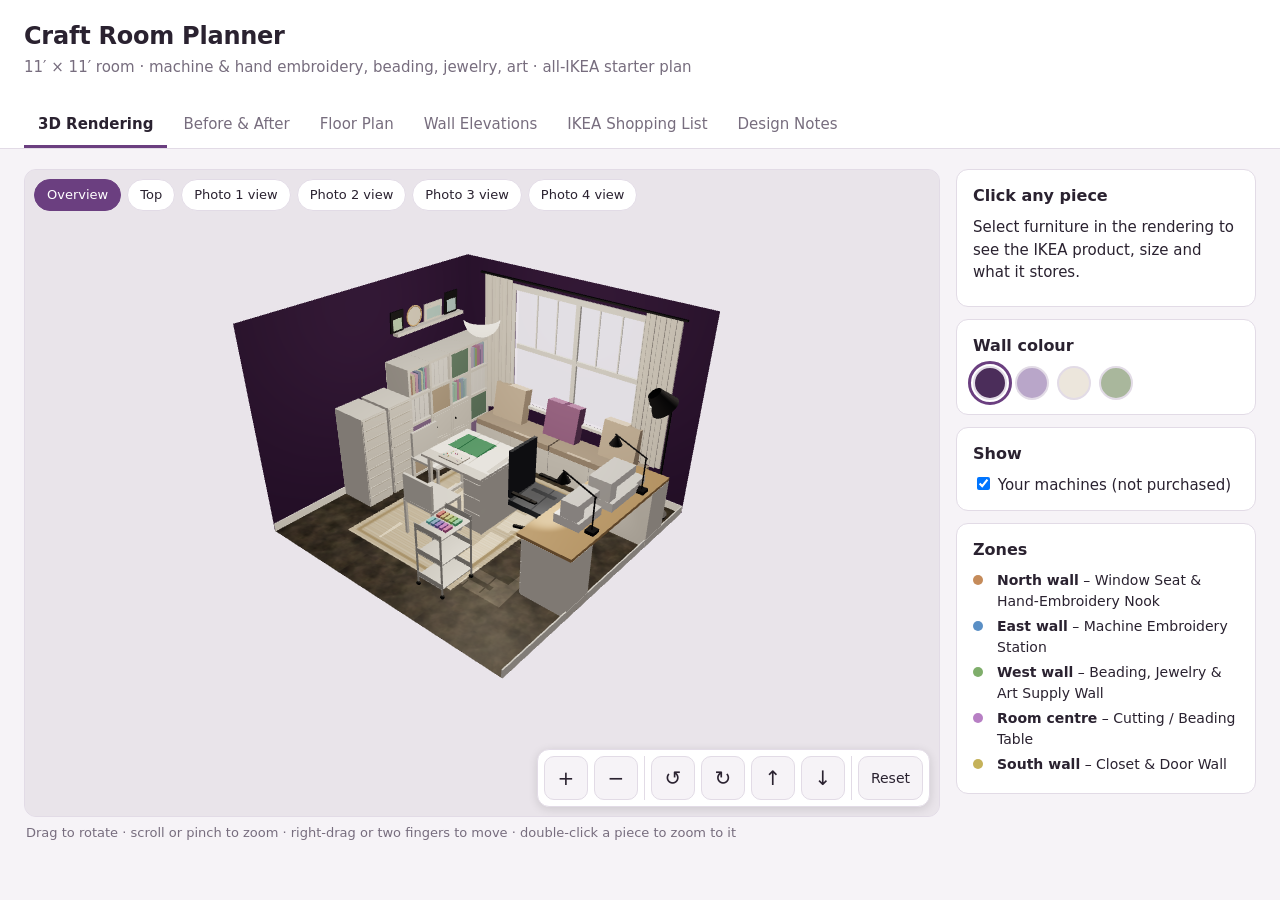
==== index.html @ 6eeaf88c "Make the 3D views easier to zoom and rotate Photo views now look around from where the photo was tak" ====
<!doctype html>
<html lang="en">
<head>
  <meta charset="utf-8">
  <meta name="viewport" content="width=device-width, initial-scale=1">
  <title>Craft Room Planner</title>
  <link rel="stylesheet" href="css/styles.css">
  <script type="importmap">
    {
      "imports": {
        "three": "./vendor/three/three.module.min.js",
        "three/addons/controls/OrbitControls.js": "./vendor/three/controls/OrbitControls.js"
      }
    }
  </script>
</head>
<body>
  <header class="top">
    <div>
      <h1>Craft Room Planner</h1>
      <p class="sub">11′ × 11′ room · machine &amp; hand embroidery, beading, jewelry, art · all-IKEA starter plan</p>
    </div>
    <nav class="tabs" role="tablist">
      <button role="tab" data-tab="render" aria-selected="true">3D Rendering</button>
      <button role="tab" data-tab="photos">Before &amp; After</button>
      <button role="tab" data-tab="plan">Floor Plan</button>
      <button role="tab" data-tab="walls">Wall Elevations</button>
      <button role="tab" data-tab="list">IKEA Shopping List</button>
      <button role="tab" data-tab="notes">Design Notes</button>
    </nav>
  </header>

  <main>
    <!-- 3D -->
    <section id="tab-render" class="tab active">
      <div class="render-layout">
        <div class="viewport">
          <div class="stage">
            <canvas id="room-canvas" aria-label="3D view of the craft room. Use the arrow keys to turn and plus or minus to zoom."></canvas>
            <div class="view-buttons">
              <button data-view="overview" class="on">Overview</button>
              <button data-view="top">Top</button>
              <button data-view="photo-1">Photo 1 view</button>
              <button data-view="photo-2">Photo 2 view</button>
              <button data-view="photo-3">Photo 3 view</button>
              <button data-view="photo-4">Photo 4 view</button>
            </div>
            <div class="nav-pad" aria-label="Camera controls">
              <button data-hold="zoom" data-dir="1" aria-label="Zoom in" title="Zoom in (+)">+</button>
              <button data-hold="zoom" data-dir="-1" aria-label="Zoom out" title="Zoom out (−)">−</button>
              <span class="sep"></span>
              <button data-hold="yaw" data-dir="1" aria-label="Turn left" title="Turn left (←)">↺</button>
              <button data-hold="yaw" data-dir="-1" aria-label="Turn right" title="Turn right (→)">↻</button>
              <button data-hold="pitch" data-dir="1" aria-label="Tilt up" title="Tilt up (↑)">↑</button>
              <button data-hold="pitch" data-dir="-1" aria-label="Tilt down" title="Tilt down (↓)">↓</button>
              <span class="sep"></span>
              <button id="reset-view" class="wide" title="Back to the starting angle">Reset</button>
            </div>
          </div>
          <p class="hint" id="view-hint"></p>
        </div>
        <aside class="side">
          <div class="card" id="piece-info">
            <h3>Click any piece</h3>
            <p>Select furniture in the rendering to see the IKEA product, size and what it stores.</p>
          </div>
          <div class="card">
            <h3>Wall colour</h3>
            <div class="swatches" id="swatches"></div>
          </div>
          <div class="card">
            <h3>Show</h3>
            <label><input type="checkbox" id="show-machines" checked> Your machines (not purchased)</label>
          </div>
          <div class="card zones" id="zone-legend"></div>
        </aside>
      </div>
    </section>

    <!-- Before / after -->
    <section id="tab-photos" class="tab">
      <p class="lead">Each rendering is taken from roughly where the matching photo was shot. Everything except the walls, window and doors has been replaced with the IKEA plan.
        Want to use different photos? Use “Replace photo” on any card – they stay on your computer.</p>
      <div id="compare" class="compare"></div>
    </section>

    <!-- Plan -->
    <section id="tab-plan" class="tab">
      <div class="drawing-wrap" id="plan"></div>
      <div class="card" id="plan-info"><h3>Click a piece on the plan</h3></div>
    </section>

    <!-- Elevations -->
    <section id="tab-walls" class="tab">
      <div class="elev-grid" id="elevations"></div>
    </section>

    <!-- Shopping list -->
    <section id="tab-list" class="tab">
      <div class="list-head">
        <p class="lead">Prices are rough US estimates for budgeting – IKEA prices and stock change, so confirm on ikea.com. Each product links to an IKEA search.</p>
        <div class="list-actions">
          <button id="export-csv">Download CSV</button>
          <button id="print-list">Print</button>
        </div>
      </div>
      <div id="shopping"></div>
    </section>

    <!-- Notes -->
    <section id="tab-notes" class="tab notes">
      <div class="card">
        <h3>How the room works</h3>
        <ul>
          <li><b>Four zones, one per wall.</b> Machine embroidery on the long blank east wall, hand embroidery in the daylight of the window seat, beading/jewelry/art supplies on the west wall, bulk storage in the closet.</li>
          <li><b>Centre stays flexible.</b> The NORDEN gateleg table folds to 26 cm, so the floor clears for laying out fabric or opening the closet fully; opened to 152 cm it is a cutting and beading table.</li>
          <li><b>Door swings are kept clear.</b> The east counter stops before the entry door, and nothing sits in the arc of the closet doors (see the floor plan).</li>
        </ul>
      </div>
      <div class="card">
        <h3>Machine embroidery</h3>
        <ul>
          <li>The KARLBY counter is 63.5 cm deep: room for the embroidery unit and hoop to travel without hitting the wall. Keep ~15 cm clear behind and to the left of the machine.</li>
          <li>Counter height lands at ~74 cm – comfortable sewing height. Adjust the LÅNGFJÄLL chair so your forearms are level with the machine bed.</li>
          <li>Hoops hang on the SKÅDIS pegboards; thread cones line the LACK shelf; the ALEX drawers hold stabilizer, bobbins, needles and design USB sticks.</li>
          <li>Plan for outlets: there is one on this wall today. Use a surge-protected power strip mounted under the counter.</li>
        </ul>
      </div>
      <div class="card">
        <h3>Hand embroidery &amp; the window seat</h3>
        <ul>
          <li>Two BESTÅ 120 frames on the floor (no legs) make a 240 cm (94.5″) seat centred on the 69.5″ window, about 12.5″ wider on each side; with the cushion the seat is ~46 cm – standard chair height.</li>
          <li>Four deep drawers hold hoops, floss boxes and works-in-progress. Push-open runners keep the fronts handle-free.</li>
          <li>North light is even and shadow-free – ideal for stitching. The HEKTAR floor lamp covers evenings; the RÅSKOG cart rolls over with your floss.</li>
          <li>Anchor the BESTÅ frames to the wall – they will be stood and knelt on.</li>
        </ul>
      </div>
      <div class="card">
        <h3>Beading, jewelry &amp; art</h3>
        <ul>
          <li>The two ALEX 9-drawer units have shallow drawers – the best format for beads and findings. KUGGIS lidded boxes keep colours separate and can be carried to the table.</li>
          <li>The KALLAX 4×4 mixes closed storage (drawers/doors for paint and markers), DRÖNA bins (yarn, felt, scraps) and open cubes (pads, books, pattern files).</li>
          <li>Work on a light surface: lay a light cutting mat or bead board on the NORDEN when beading so dropped beads are easy to spot.</li>
        </ul>
      </div>
      <div class="card">
        <h3>Before you buy</h3>
        <ul>
          <li>The window width (69.5″) is measured. Still measure the sill height and the closet interior – the drawing assumes a 70 cm (27.5″) sill and an 8′ ceiling.</li>
          <li>Confirm every IKEA size on ikea.com; product lines are refreshed often.</li>
          <li>Secure all tall pieces (KALLAX, ALEX 9-drawer) to the wall with the included anti-tip hardware.</li>
        </ul>
      </div>
    </section>
  </main>

  <script type="module" src="js/main.js"></script>
</body>
</html>
---- css/styles.css ----
:root {
  --bg: #f6f3f7;
  --panel: #ffffff;
  --ink: #2a2230;
  --muted: #776d7e;
  --line: #e2dbe6;
  --accent: #6b3f80;
  --accent-ink: #ffffff;
  --wall: #4b2d5a;
  --wall-fill: #efe9f2;
}
@media (prefers-color-scheme: dark) {
  :root:not([data-theme="light"]) {
    --bg: #18141b;
    --panel: #221d26;
    --ink: #eee8f1;
    --muted: #a99fb0;
    --line: #3a3240;
    --accent: #c79ad9;
    --accent-ink: #1b1520;
    --wall: #d9c4e4;
    --wall-fill: #2b2430;
    color-scheme: dark;
  }
}
:root[data-theme="dark"] {
  --bg: #18141b;
  --panel: #221d26;
  --ink: #eee8f1;
  --muted: #a99fb0;
  --line: #3a3240;
  --accent: #c79ad9;
  --accent-ink: #1b1520;
  --wall: #d9c4e4;
  --wall-fill: #2b2430;
  color-scheme: dark;
}

* { box-sizing: border-box; }
body {
  margin: 0;
  font: 15px/1.5 system-ui, -apple-system, "Segoe UI", Roboto, sans-serif;
  background: var(--bg);
  color: var(--ink);
}
a { color: var(--accent); }
button { font: inherit; cursor: pointer; }

.top {
  display: flex; flex-wrap: wrap; gap: 12px 24px; align-items: end; justify-content: space-between;
  padding-block: 18px 0;
  padding-left: max(24px, env(safe-area-inset-left, 0px));
  padding-right: max(24px, env(safe-area-inset-right, 0px));
  border-bottom: 1px solid var(--line); background: var(--panel);
}
h1 { margin: 0; font-size: 1.5rem; letter-spacing: -0.01em; }
.sub { margin: 2px 0 12px; color: var(--muted); }
.tabs { display: flex; flex-wrap: wrap; gap: 2px; }
.tabs button {
  border: 0; background: none; color: var(--muted); padding: 10px 14px; border-bottom: 3px solid transparent;
}
.tabs button[aria-selected="true"] { color: var(--ink); border-bottom-color: var(--accent); font-weight: 600; }

main {
  padding-block: 20px 40px;
  padding-left: max(24px, env(safe-area-inset-left, 0px));
  padding-right: max(24px, env(safe-area-inset-right, 0px));
  max-width: 1500px; margin: 0 auto; }
.tab { display: none; }
.tab.active { display: block; }
.lead { color: var(--muted); max-width: 900px; margin: 0 0 16px; }
.muted { color: var(--muted); font-weight: 400; }

.card {
  background: var(--panel); border: 1px solid var(--line); border-radius: 12px; padding: 14px 16px;
}
.card h3 { margin: 0 0 8px; font-size: 1rem; }
.card p { margin: 0 0 8px; }

/* 3D */
.render-layout { display: grid; grid-template-columns: 1fr 300px; gap: 16px; }
.viewport { min-width: 0; }
.stage { position: relative; }
#room-canvas {
  width: 100%; height: min(72vh, 760px); display: block; border-radius: 12px; border: 1px solid var(--line);
  background: var(--wall-fill); touch-action: none;
}
.view-buttons { position: absolute; top: 10px; left: 10px; display: flex; flex-wrap: wrap; gap: 6px; }
.view-buttons button, .list-actions button {
  background: var(--panel); color: var(--ink); border: 1px solid var(--line); border-radius: 999px; padding: 5px 12px; font-size: 13px;
}
.view-buttons button.on { background: var(--accent); color: var(--accent-ink); border-color: var(--accent); }
.hint { color: var(--muted); font-size: 13px; margin: 6px 2px 0; min-height: 1.5em; }
#room-canvas { cursor: grab; }
#room-canvas:active { cursor: grabbing; }
#room-canvas:focus-visible { outline: 3px solid var(--accent); outline-offset: 2px; }
.nav-pad {
  position: absolute; right: 10px; bottom: 10px; display: flex; flex-wrap: wrap; align-items: center; gap: 6px;
  background: var(--panel); border: 1px solid var(--line); border-radius: 12px; padding: 6px;
  box-shadow: 0 2px 10px rgb(0 0 0 / 0.12);
}
.nav-pad button {
  width: 44px; height: 44px; border-radius: 10px; border: 1px solid var(--line);
  background: var(--bg); color: var(--ink); font-size: 20px; line-height: 1;
  touch-action: none; user-select: none; -webkit-user-select: none;
}
.nav-pad button.wide { width: auto; padding: 0 12px; font-size: 14px; }
.nav-pad button:active { background: var(--accent); color: var(--accent-ink); }
.nav-pad button:focus-visible { outline: 2px solid var(--accent); outline-offset: 1px; }
.nav-pad .sep { width: 1px; align-self: stretch; background: var(--line); }
.side { display: flex; flex-direction: column; gap: 12px; }
.spec { font-weight: 600; }
.tag {
  display: inline-block; font-size: 12px; padding: 2px 8px; border-radius: 999px; margin-bottom: 6px;
  background: color-mix(in srgb, var(--c) 22%, transparent); color: var(--ink);
}
.swatches { display: flex; gap: 8px; }
.swatch { width: 34px; height: 34px; border-radius: 50%; border: 2px solid var(--line); }
.swatch.on { outline: 3px solid var(--accent); outline-offset: 2px; }
.legend-row { display: flex; gap: 8px; align-items: baseline; margin: 4px 0; font-size: 14px; }
.dot { display: inline-block; width: 10px; height: 10px; border-radius: 50%; flex: none; margin-right: 6px; }

/* Before / after */
.compare { display: grid; gap: 16px; }
.pair { display: grid; grid-template-columns: 1fr 1fr; gap: 10px; }
.pair figure { margin: 0; }
.pair img { width: 100%; aspect-ratio: 4 / 3; object-fit: cover; border-radius: 8px; display: block; background: var(--wall-fill); }
figcaption { font-size: 13px; color: var(--muted); margin-top: 4px; }
.row { display: flex; gap: 16px; align-items: center; margin-top: 8px; font-size: 14px; }
.file { color: var(--accent); cursor: pointer; text-decoration: underline; }
.file input { display: none; }

/* Drawings */
#tab-plan.active { display: grid; grid-template-columns: minmax(0, 760px) 1fr; gap: 16px; align-items: start; }
.drawing-wrap { background: var(--panel); border: 1px solid var(--line); border-radius: 12px; padding: 8px; }
.drawing { width: 100%; height: auto; display: block; }
.drawing .grid { stroke: var(--line); stroke-width: 0.6; }
.drawing .wall { fill: var(--wall); }
.drawing .window { fill: #bfd8e6; }
.drawing .window-line { stroke: #4f87a8; stroke-width: 1.5; }
.drawing .door { stroke: var(--muted); stroke-width: 2; }
.drawing .swing { fill: none; stroke: var(--muted); stroke-dasharray: 4 3; }
.drawing .piece { cursor: pointer; }
.drawing .piece:hover rect { fill-opacity: 0.6; }
.drawing text { fill: var(--ink); font-family: system-ui, sans-serif; }
.plan-label { font-size: 9px; text-anchor: middle; dominant-baseline: middle; pointer-events: none; }
.plan-note { font-size: 10px; text-anchor: middle; fill: var(--muted) !important; font-style: italic; }
.wall-name { font-size: 11px; font-weight: 600; text-anchor: middle; letter-spacing: 0.06em; }
.dim { font-size: 11px; text-anchor: middle; fill: var(--muted) !important; }
.dim-left { text-anchor: end; }
.dim-start { text-anchor: start; font-weight: 600; fill: var(--ink) !important; font-size: 12px; }
.dim-line { stroke: var(--muted); }
.elev-wall { fill: var(--wall-fill); stroke: var(--wall); stroke-width: 2; }
.floor-line { stroke: var(--ink); stroke-width: 3; }
.elev-window { fill: #cfe3ef; stroke: #4f87a8; stroke-width: 2; }
.elev-mullion { stroke: #4f87a8; stroke-width: 2; }
.elev-door { fill: var(--panel); stroke: var(--muted); stroke-width: 1.5; }
.elev-opening { fill: none; stroke: var(--muted); stroke-width: 1.5; stroke-dasharray: 6 4; }
.elev-switch { fill: var(--panel); stroke: var(--muted); }
.elev-grid { display: grid; grid-template-columns: repeat(auto-fit, minmax(min(440px, 100%), 1fr)); gap: 16px; }
.elev-info { min-height: 3em; font-size: 14px; }
.elev-info h3 { color: var(--ink); }

/* Shopping list */
.list-head { display: flex; flex-wrap: wrap; justify-content: space-between; gap: 12px; align-items: start; }
.list-actions { display: flex; gap: 8px; }
.totals { display: flex; gap: 32px; flex-wrap: wrap; margin-bottom: 16px; }
.totals div { display: flex; flex-direction: column; }
.totals b { font-size: 1.4rem; }
.zone-card { margin-bottom: 16px; overflow-x: auto; }
.zone-card h3 { display: flex; align-items: center; gap: 4px; }
.zone-card h3 .sub { margin-left: auto; }
table { width: 100%; border-collapse: collapse; font-size: 14px; }
th, td { text-align: left; padding: 7px 8px; border-top: 1px solid var(--line); vertical-align: top; }
th { font-size: 12px; text-transform: uppercase; letter-spacing: 0.04em; color: var(--muted); font-weight: 600; }
td.n, th.n { text-align: right; white-space: nowrap; }
td.why { color: var(--muted); min-width: 260px; }
.chk { width: 52px; text-align: center; }
tr.owned td { opacity: 0.5; }
tr.owned td.chk { opacity: 1; }

/* Notes */
.notes.active { display: grid; grid-template-columns: repeat(auto-fit, minmax(min(340px, 100%), 1fr)); gap: 16px; }
.notes ul { margin: 0; padding-left: 18px; }
.notes li { margin-bottom: 6px; }

@media (max-width: 900px) {
  .render-layout, #tab-plan.active { grid-template-columns: 1fr; }
  .nav-pad { left: 8px; right: 8px; bottom: 8px; justify-content: center; gap: 4px; padding: 4px; }
  .nav-pad button { width: 38px; height: 38px; }
  .nav-pad .sep { display: none; }
  .pair { grid-template-columns: 1fr; }
  .elev-grid { grid-template-columns: 1fr; }
  main, .top {
    padding-left: max(16px, env(safe-area-inset-left, 0px));
    padding-right: max(16px, env(safe-area-inset-right, 0px));
  }
}

@media print {
  .top nav, .list-actions, .tab:not(#tab-list) { display: none !important; }
  #tab-list { display: block !important; }
  body { background: #fff; color: #000; }
  .card { border: 0; padding: 0; }
  .lead { color: #000; }
}
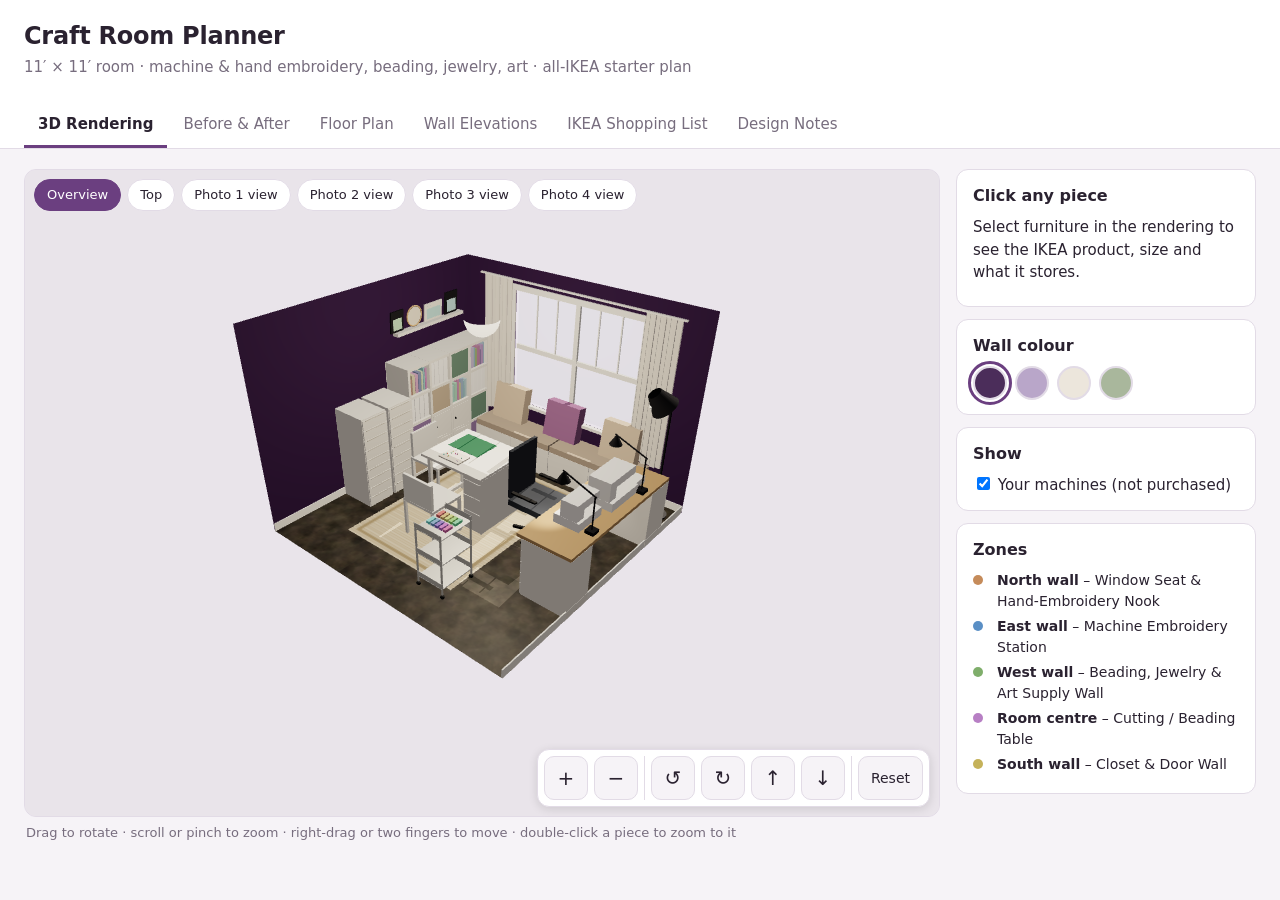
==== commit 8240cdb7: "Add item pictures and direct IKEA links to product cards Each product card (3D view, floor plan, ele" ====
--- a/index.html
+++ b/index.html
@@ -98,7 +98,7 @@
     <!-- Shopping list -->
     <section id="tab-list" class="tab">
       <div class="list-head">
-        <p class="lead">Prices are rough US estimates for budgeting – IKEA prices and stock change, so confirm on ikea.com. Each product links to an IKEA search.</p>
+        <p class="lead">Click a product’s name or picture for its details. Each product links to its IKEA US page. Prices are rough US estimates for budgeting – IKEA prices and stock change, so confirm on ikea.com.</p>
         <div class="list-actions">
           <button id="export-csv">Download CSV</button>
           <button id="print-list">Print</button>
@@ -154,6 +154,11 @@
     </section>
   </main>
 
+  <dialog id="item-dialog" aria-label="Item details">
+    <button id="item-dialog-close" class="dialog-close" aria-label="Close">×</button>
+    <div id="item-dialog-body" class="item-card"></div>
+  </dialog>
+
   <script type="module" src="js/main.js"></script>
 </body>
 </html>
--- a/css/styles.css
+++ b/css/styles.css
@@ -179,6 +179,41 @@
 tr.owned td { opacity: 0.5; }
 tr.owned td.chk { opacity: 1; }
 
+/* Item cards */
+.item-figure { margin: 0 0 10px; }
+.item-img {
+  display: block; width: 100%; aspect-ratio: 4 / 3; object-fit: cover; max-width: 100%;
+  border-radius: 8px; background: var(--wall-fill); border: 1px solid var(--line);
+}
+.item-figure figcaption { font-size: 12px; }
+.item-link {
+  display: inline-block; margin-top: 4px; padding: 8px 14px; border-radius: 999px;
+  background: var(--accent); color: var(--accent-ink); text-decoration: none; font-weight: 600;
+}
+.item-link:hover { filter: brightness(1.08); }
+.item-link:focus-visible { outline: 2px solid var(--ink); outline-offset: 2px; }
+#plan-info .item-img { max-width: 420px; }
+.elev-info .item-figure { max-width: 320px; }
+th.thumb, td.thumb { width: 76px; padding-right: 0; }
+.thumb-btn, .name-btn { border: 0; background: none; padding: 0; color: inherit; text-align: left; cursor: pointer; }
+.thumb-btn img {
+  display: block; width: 68px; height: 51px; object-fit: cover; border-radius: 6px;
+  background: var(--wall-fill); border: 1px solid var(--line);
+}
+.name-btn { color: var(--accent); font-weight: 600; text-decoration: underline; text-underline-offset: 2px; }
+.thumb-btn:focus-visible, .name-btn:focus-visible { outline: 2px solid var(--accent); outline-offset: 2px; }
+.small-link { font-size: 13px; }
+.sr-only { position: absolute; width: 1px; height: 1px; overflow: hidden; clip: rect(0 0 0 0); white-space: nowrap; }
+dialog#item-dialog {
+  width: min(440px, calc(100vw - 32px)); max-height: calc(100vh - 32px); overflow: auto;
+  border: 1px solid var(--line); border-radius: 14px; padding: 18px; background: var(--panel); color: var(--ink);
+}
+dialog#item-dialog::backdrop { background: rgb(20 12 26 / 0.45); }
+.dialog-close {
+  position: absolute; top: 8px; right: 8px; width: 36px; height: 36px; border-radius: 50%;
+  border: 1px solid var(--line); background: var(--bg); color: var(--ink); font-size: 20px; line-height: 1; z-index: 1;
+}
+
 /* Notes */
 .notes.active { display: grid; grid-template-columns: repeat(auto-fit, minmax(min(340px, 100%), 1fr)); gap: 16px; }
 .notes ul { margin: 0; padding-left: 18px; }
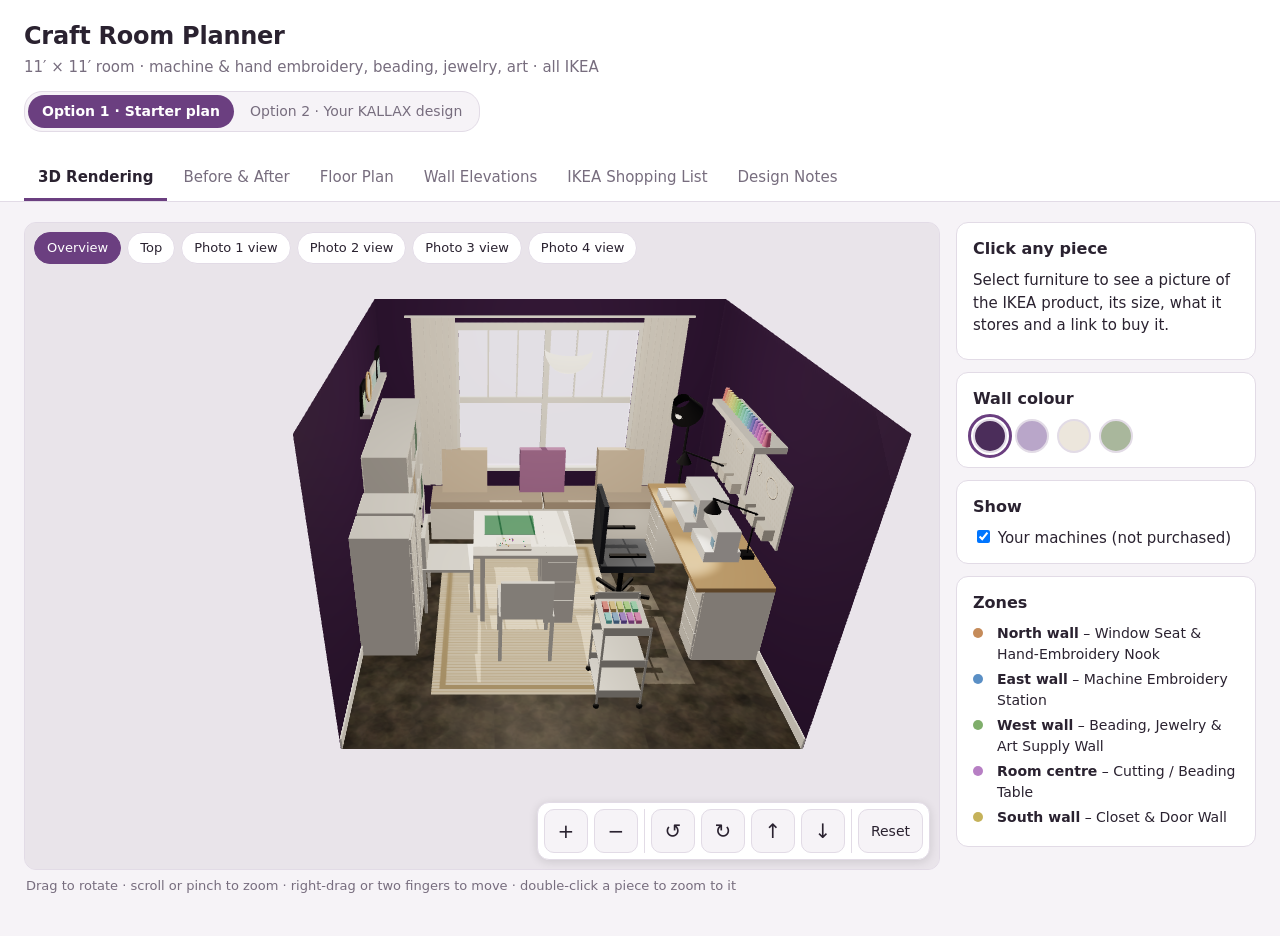
==== commit 0920b5e2: "Add Option 2: the KALLAX planner design fitted to the room Adds a layout switch. Option 2 uses the p" ====
--- a/index.html
+++ b/index.html
@@ -18,7 +18,11 @@
   <header class="top">
     <div>
       <h1>Craft Room Planner</h1>
-      <p class="sub">11′ × 11′ room · machine &amp; hand embroidery, beading, jewelry, art · all-IKEA starter plan</p>
+      <p class="sub">11′ × 11′ room · machine &amp; hand embroidery, beading, jewelry, art · all IKEA</p>
+      <div class="plan-switch" role="group" aria-label="Layout option">
+        <button data-plan="a" aria-pressed="true">Option 1 · Starter plan</button>
+        <button data-plan="b" aria-pressed="false">Option 2 · Your KALLAX design</button>
+      </div>
     </div>
     <nav class="tabs" role="tablist">
       <button role="tab" data-tab="render" aria-selected="true">3D Rendering</button>
@@ -110,18 +114,29 @@
     <!-- Notes -->
     <section id="tab-notes" class="tab notes">
       <div class="card">
+        <h3>Option 2 · Your KALLAX design</h3>
+        <ul>
+          <li><b>From your IKEA planner design:</b> two 2×4 KALLAX towers with a 1×4 KALLAX bench between them (KUGGIS boxes inside), KALLAX desks with gray-blue drawer and door inserts, and an upright 1×4 with a lockable door.</li>
+          <li><b>Window wall:</b> the towers stand in the corners and the 57⅝″ bench is centred under the 69½″ window as the window seat, about 7″ from each tower. The towers are 30⅛″ wide but only 28½″ of wall sits beside the window casing, so stand them ¾″ off the wall to clear it; they cover 1⅝″ of casing on each side, not the glass. Blinds replace the curtains, since the towers stand where curtains would stack.</li>
+          <li><b>West wall:</b> desk and upright 1×4 as in your design, plus an ALEX 9-drawer unit for beads. Everything stops 3′ 2¾″ short of the south wall so the closet door still opens fully.</li>
+          <li><b>East wall:</b> one KALLAX desk for the sewing machine, and the BILLY bookcase with foldable table for the embroidery machine. The KALLAX desk is only 15⅜″ deep, which is too shallow for an embroidery machine with its embroidery unit; the BILLY table folds out 31½″ at 29¼″ high and takes 55 lb.</li>
+          <li><b>Left out:</b> your design has three KALLAX desks. Two desks side by side need 87⅜″ of wall; no wall in this room has that much free space once the doors' swing is kept clear, so the third desk (with its two inserts) is not included. The NORDEN table stays, folded to 10¼″, for cutting fabric.</li>
+          <li>Every piece in both options is checked against the walls, the window and the three door swings with <code>node tools/check-fit.mjs</code>.</li>
+        </ul>
+      </div>
+      <div class="card">
         <h3>How the room works</h3>
         <ul>
           <li><b>Four zones, one per wall.</b> Machine embroidery on the long blank east wall, hand embroidery in the daylight of the window seat, beading/jewelry/art supplies on the west wall, bulk storage in the closet.</li>
-          <li><b>Centre stays flexible.</b> The NORDEN gateleg table folds to 26 cm, so the floor clears for laying out fabric or opening the closet fully; opened to 152 cm it is a cutting and beading table.</li>
+          <li><b>Centre stays flexible.</b> The NORDEN gateleg table folds to 10¼″, so the floor clears for laying out fabric or opening the closet fully; opened to 59⅞″ it is a cutting and beading table.</li>
           <li><b>Door swings are kept clear.</b> The east counter stops before the entry door, and nothing sits in the arc of the closet doors (see the floor plan).</li>
         </ul>
       </div>
       <div class="card">
         <h3>Machine embroidery</h3>
         <ul>
-          <li>The KARLBY counter is 63.5 cm deep: room for the embroidery unit and hoop to travel without hitting the wall. Keep ~15 cm clear behind and to the left of the machine.</li>
-          <li>Counter height lands at ~74 cm – comfortable sewing height. Adjust the LÅNGFJÄLL chair so your forearms are level with the machine bed.</li>
+          <li>The KARLBY counter is about 25″ deep: room for the embroidery unit and hoop to travel without hitting the wall. Keep about 6″ clear behind and to the left of the machine.</li>
+          <li>Counter height lands at about 29″ – comfortable sewing height. Adjust the LÅNGFJÄLL chair so your forearms are level with the machine bed.</li>
           <li>Hoops hang on the SKÅDIS pegboards; thread cones line the LACK shelf; the ALEX drawers hold stabilizer, bobbins, needles and design USB sticks.</li>
           <li>Plan for outlets: there is one on this wall today. Use a surge-protected power strip mounted under the counter.</li>
         </ul>
@@ -129,7 +144,7 @@
       <div class="card">
         <h3>Hand embroidery &amp; the window seat</h3>
         <ul>
-          <li>Two BESTÅ 120 frames on the floor (no legs) make a 240 cm (94.5″) seat centred on the 69.5″ window, about 12.5″ wider on each side; with the cushion the seat is ~46 cm – standard chair height.</li>
+          <li>Two 47¼″ BESTÅ frames on the floor (no legs) make a 94½″ seat centred on the 69½″ window, about 12½″ wider on each side; with the cushion the seat is about 18″ high – standard chair height.</li>
           <li>Four deep drawers hold hoops, floss boxes and works-in-progress. Push-open runners keep the fronts handle-free.</li>
           <li>North light is even and shadow-free – ideal for stitching. The HEKTAR floor lamp covers evenings; the RÅSKOG cart rolls over with your floss.</li>
           <li>Anchor the BESTÅ frames to the wall – they will be stood and knelt on.</li>
@@ -146,7 +161,7 @@
       <div class="card">
         <h3>Before you buy</h3>
         <ul>
-          <li>The window width (69.5″) is measured. Still measure the sill height and the closet interior – the drawing assumes a 70 cm (27.5″) sill and an 8′ ceiling.</li>
+          <li>The window width (69½″) is measured. Still measure the sill height and the closet interior – the drawing assumes a 27½″ sill and an 8′ ceiling.</li>
           <li>Confirm every IKEA size on ikea.com; product lines are refreshed often.</li>
           <li>Secure all tall pieces (KALLAX, ALEX 9-drawer) to the wall with the included anti-tip hardware.</li>
         </ul>
--- a/css/styles.css
+++ b/css/styles.css
@@ -56,6 +56,15 @@
 h1 { margin: 0; font-size: 1.5rem; letter-spacing: -0.01em; }
 .sub { margin: 2px 0 12px; color: var(--muted); }
 .tabs { display: flex; flex-wrap: wrap; gap: 2px; }
+.plan-switch {
+  display: inline-flex; flex-wrap: wrap; gap: 2px; padding: 3px; margin: 0 0 12px;
+  border: 1px solid var(--line); border-radius: 18px; background: var(--bg);
+}
+.plan-switch button {
+  border: 0; border-radius: 999px; padding: 6px 14px; background: none; color: var(--muted); font-size: 14px;
+}
+.plan-switch button[aria-pressed="true"] { background: var(--accent); color: var(--accent-ink); font-weight: 600; }
+.plan-switch button:focus-visible { outline: 2px solid var(--accent); outline-offset: 2px; }
 .tabs button {
   border: 0; background: none; color: var(--muted); padding: 10px 14px; border-bottom: 3px solid transparent;
 }
@@ -150,6 +159,12 @@
 .dim-left { text-anchor: end; }
 .dim-start { text-anchor: start; font-weight: 600; fill: var(--ink) !important; font-size: 12px; }
 .dim-line { stroke: var(--muted); }
+.chain-line, .chain-tick { stroke: var(--ink); stroke-width: 0.8; }
+.chain text { font-size: 9px; text-anchor: middle; dominant-baseline: central; font-variant-numeric: tabular-nums; }
+.chain-item { font-weight: 700; fill: var(--accent) !important; }
+.chain-gap { fill: var(--muted) !important; }
+.chain-total .chain-item { fill: var(--ink) !important; }
+.chain-row { font-size: 8px; text-anchor: end; dominant-baseline: central; fill: var(--muted) !important; text-transform: uppercase; letter-spacing: 0.06em; }
 .elev-wall { fill: var(--wall-fill); stroke: var(--wall); stroke-width: 2; }
 .floor-line { stroke: var(--ink); stroke-width: 3; }
 .elev-window { fill: #cfe3ef; stroke: #4f87a8; stroke-width: 2; }
@@ -157,8 +172,13 @@
 .elev-door { fill: var(--panel); stroke: var(--muted); stroke-width: 1.5; }
 .elev-opening { fill: none; stroke: var(--muted); stroke-width: 1.5; stroke-dasharray: 6 4; }
 .elev-switch { fill: var(--panel); stroke: var(--muted); }
-.elev-grid { display: grid; grid-template-columns: repeat(auto-fit, minmax(min(440px, 100%), 1fr)); gap: 16px; }
+.elev-grid { display: grid; grid-template-columns: repeat(auto-fit, minmax(min(600px, 100%), 1fr)); gap: 16px; }
 .elev-info { min-height: 3em; font-size: 14px; }
+.wall-table { font-size: 14px; margin: 4px 0 10px; }
+.wall-table p { margin: 0 0 6px; }
+.wall-table table { font-size: 13px; }
+.wall-table td, .wall-table th { padding: 5px 6px; }
+.table-scroll { overflow-x: auto; }
 .elev-info h3 { color: var(--ink); }
 
 /* Shopping list */
@@ -221,6 +241,7 @@
 
 @media (max-width: 900px) {
   .render-layout, #tab-plan.active { grid-template-columns: 1fr; }
+  #room-canvas { height: min(72vh, 125vw); }
   .nav-pad { left: 8px; right: 8px; bottom: 8px; justify-content: center; gap: 4px; padding: 4px; }
   .nav-pad button { width: 38px; height: 38px; }
   .nav-pad .sep { display: none; }
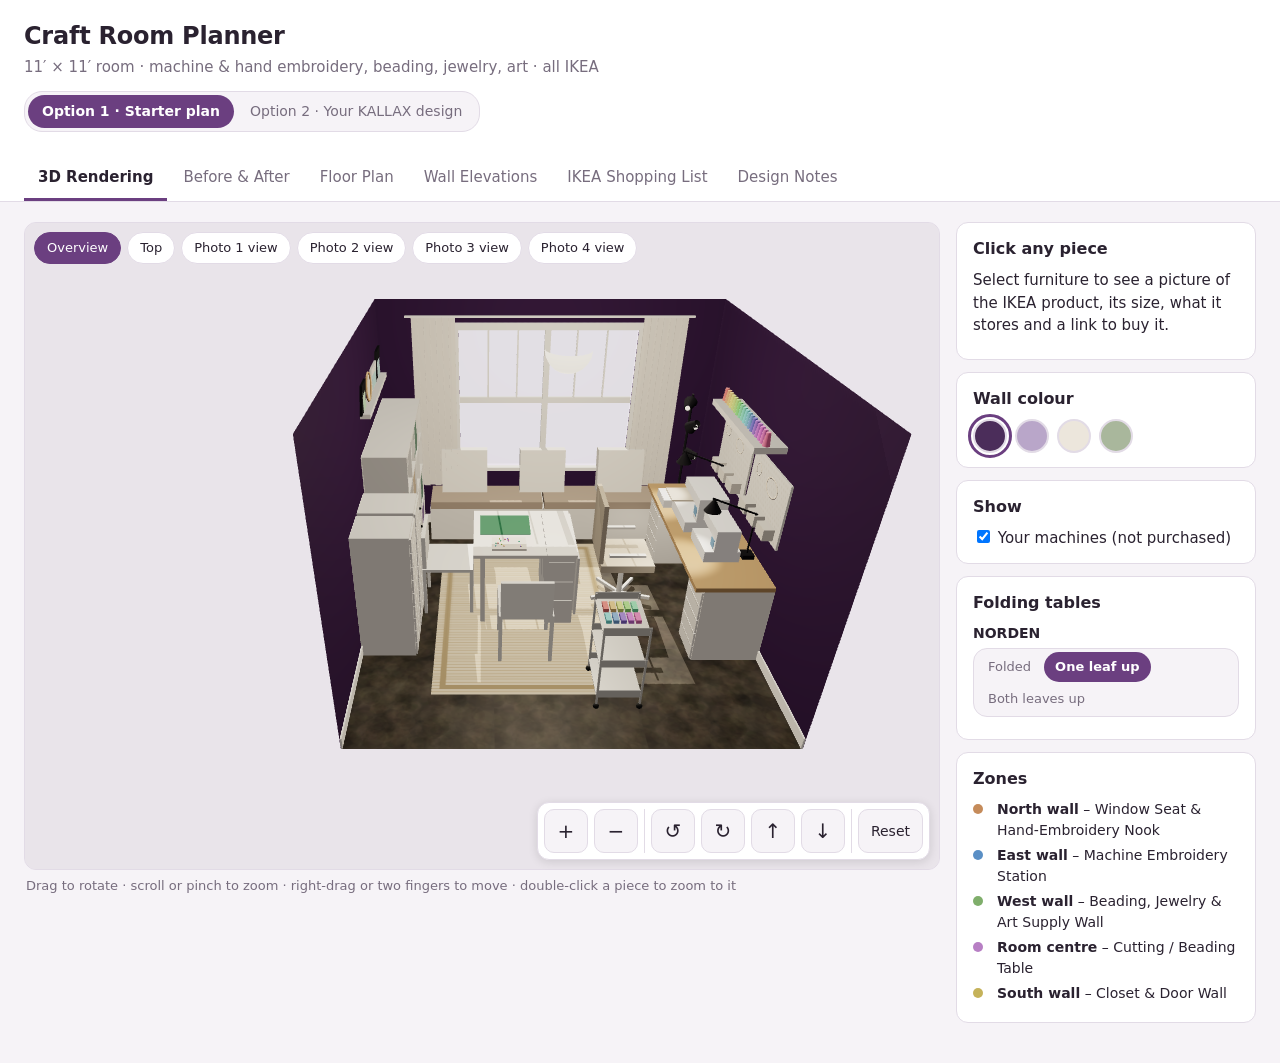
==== commit 2093d2ee: "Make the NORDEN and BILLY tables fold; one chair in Option 2 The NORDEN (folded / one leaf / both le" ====
--- a/index.html
+++ b/index.html
@@ -76,6 +76,7 @@
             <h3>Show</h3>
             <label><input type="checkbox" id="show-machines" checked> Your machines (not purchased)</label>
           </div>
+          <div class="card" id="fold-panel" hidden></div>
           <div class="card zones" id="zone-legend"></div>
         </aside>
       </div>
@@ -121,6 +122,8 @@
           <li><b>West wall:</b> desk and upright 1×4 as in your design, plus an ALEX 9-drawer unit for beads. Everything stops 3′ 2¾″ short of the south wall so the closet door still opens fully.</li>
           <li><b>East wall:</b> one KALLAX desk for the sewing machine, and the BILLY bookcase with foldable table for the embroidery machine. The KALLAX desk is only 15⅜″ deep, which is too shallow for an embroidery machine with its embroidery unit; the BILLY table folds out 31½″ at 29¼″ high and takes 55 lb.</li>
           <li><b>Left out:</b> your design has three KALLAX desks. Two desks side by side need 87⅜″ of wall; no wall in this room has that much free space once the doors' swing is kept clear, so the third desk (with its two inserts) is not included. The NORDEN table stays, folded to 10¼″, for cutting fabric.</li>
+          <li><b>One chair:</b> the LÅNGFJÄLL sits at the BILLY table and rolls to either desk or the NORDEN when needed.</li>
+          <li><b>Folding tables:</b> fold the NORDEN and the BILLY table up or out with the buttons on their cards or beside the 3D view; the plan and wall drawings follow. With both NORDEN leaves up, roll the chair aside first.</li>
           <li>Every piece in both options is checked against the walls, the window and the three door swings with <code>node tools/check-fit.mjs</code>.</li>
         </ul>
       </div>
--- a/css/styles.css
+++ b/css/styles.css
@@ -234,6 +234,33 @@
   border: 1px solid var(--line); background: var(--bg); color: var(--ink); font-size: 20px; line-height: 1; z-index: 1;
 }
 
+/* Folding tables */
+.fold-switch { display: inline-flex; flex-wrap: wrap; gap: 2px; padding: 3px; border: 1px solid var(--line); border-radius: 14px; background: var(--bg); margin-bottom: 10px; }
+.fold-switch button { border: 0; border-radius: 999px; padding: 5px 11px; background: none; color: var(--muted); font-size: 13px; }
+.fold-switch button[aria-pressed="true"] { background: var(--accent); color: var(--accent-ink); font-weight: 600; }
+.fold-switch button:focus-visible { outline: 2px solid var(--accent); outline-offset: 1px; }
+.fold-hint { margin: -4px 0 10px; font-size: 13px; }
+.fold-row { display: flex; flex-direction: column; gap: 4px; }
+.fold-row span { font-size: 14px; font-weight: 600; }
+.fold-row .fold-switch { margin-bottom: 8px; }
+
+/* Accessories on item cards */
+.acc { margin: 6px 0 12px; }
+.acc h4 { margin: 10px 0 6px; font-size: 12px; text-transform: uppercase; letter-spacing: 0.06em; color: var(--muted); }
+.acc ul { list-style: none; margin: 0; padding: 0; display: grid; gap: 6px; }
+.acc li { display: flex; align-items: center; gap: 8px; }
+.acc-row {
+  flex: 1; min-width: 0; display: flex; align-items: center; gap: 10px; text-align: left;
+  border: 1px solid var(--line); border-radius: 10px; background: var(--bg); color: var(--ink); padding: 6px 10px 6px 6px;
+}
+.acc-row:hover { border-color: var(--accent); }
+.acc-row:focus-visible { outline: 2px solid var(--accent); outline-offset: 1px; }
+.acc-row img, .acc-noimg { width: 52px; height: 39px; object-fit: cover; border-radius: 6px; flex: none; background: var(--wall-fill); }
+.acc-name { flex: 1; min-width: 0; display: flex; flex-direction: column; line-height: 1.25; }
+.acc-name b { font-size: 13px; }
+.acc-name small { font-size: 12px; color: var(--muted); }
+.acc-qty { font-weight: 700; font-variant-numeric: tabular-nums; }
+
 /* Notes */
 .notes.active { display: grid; grid-template-columns: repeat(auto-fit, minmax(min(340px, 100%), 1fr)); gap: 16px; }
 .notes ul { margin: 0; padding-left: 18px; }
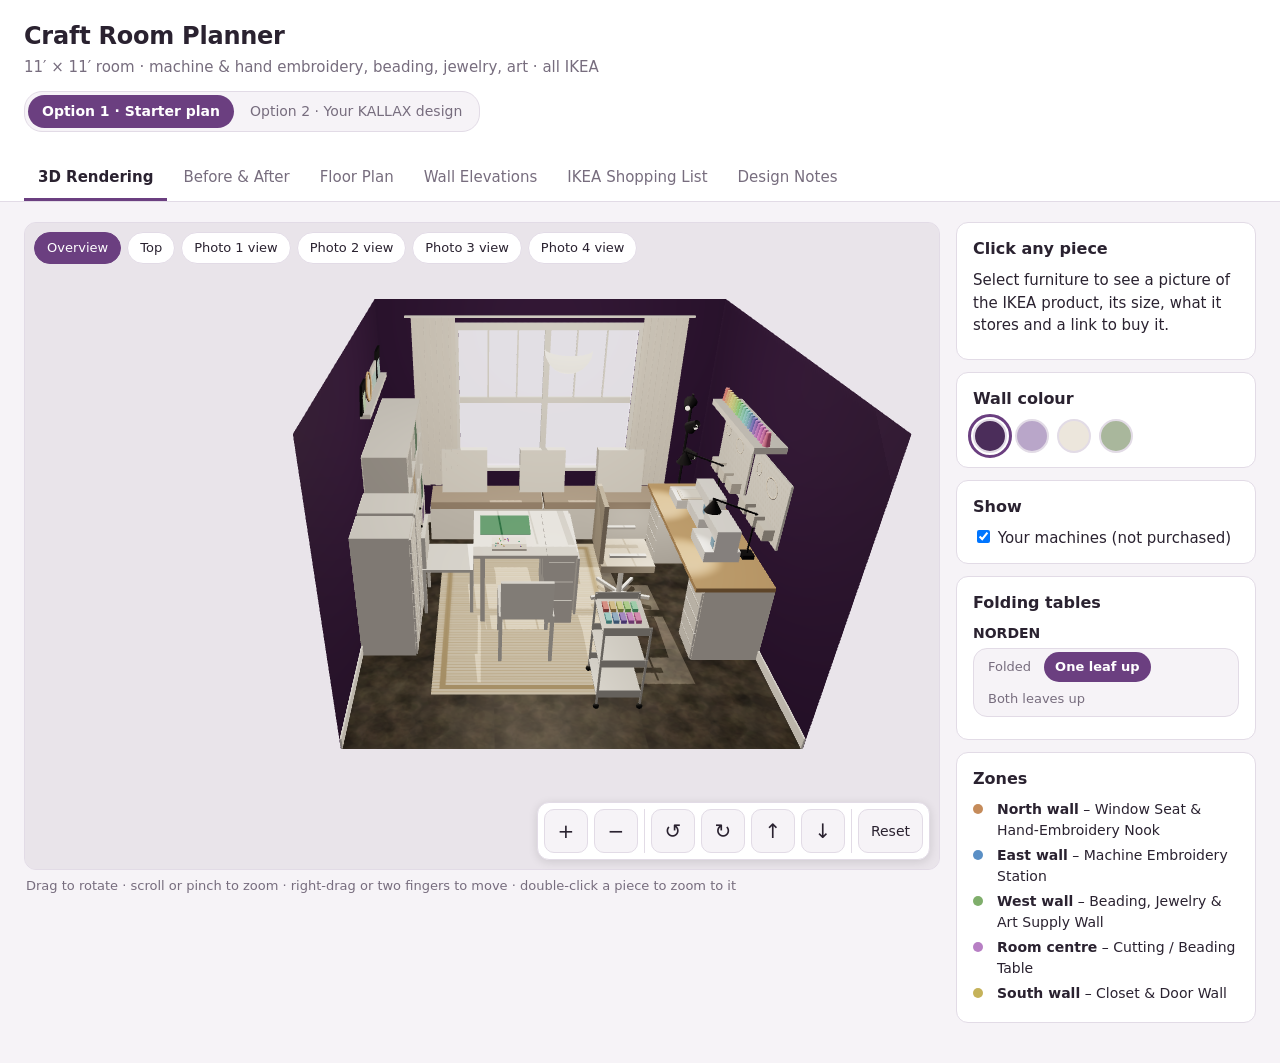
==== commit 629da63c: "Use a Brother SE2000 as the embroidery machine Models the SE2000 (17½ x 9½ x 11¾ in, 20½ lb, 5x7 in " ====
--- a/index.html
+++ b/index.html
@@ -120,7 +120,7 @@
           <li><b>From your IKEA planner design:</b> two 2×4 KALLAX towers with a 1×4 KALLAX bench between them (KUGGIS boxes inside), KALLAX desks with gray-blue drawer and door inserts, and an upright 1×4 with a lockable door.</li>
           <li><b>Window wall:</b> the towers stand in the corners and the 57⅝″ bench is centred under the 69½″ window as the window seat, about 7″ from each tower. The towers are 30⅛″ wide but only 28½″ of wall sits beside the window casing, so stand them ¾″ off the wall to clear it; they cover 1⅝″ of casing on each side, not the glass. Blinds replace the curtains, since the towers stand where curtains would stack.</li>
           <li><b>West wall:</b> desk and upright 1×4 as in your design, plus an ALEX 9-drawer unit for beads. Everything stops 3′ 2¾″ short of the south wall so the closet door still opens fully.</li>
-          <li><b>East wall:</b> one KALLAX desk for the sewing machine, and the BILLY bookcase with foldable table for the embroidery machine. The KALLAX desk is only 15⅜″ deep, which is too shallow for an embroidery machine with its embroidery unit; the BILLY table folds out 31½″ at 29¼″ high and takes 55 lb.</li>
+          <li><b>East wall:</b> one KALLAX desk for the sewing machine, and the BILLY bookcase with foldable table for the embroidery machine. The KALLAX desk is only 15⅜″ deep, which is too shallow for an embroidery machine with its embroidery unit; the BILLY table folds out 31½″ at 29¼″ high and takes 55 lb. The Brother SE2000 (20½ lb with a 5″ × 7″ hoop) sits well within the table's 55 lb limit.</li>
           <li><b>Left out:</b> your design has three KALLAX desks. Two desks side by side need 87⅜″ of wall; no wall in this room has that much free space once the doors' swing is kept clear, so the third desk (with its two inserts) is not included. The NORDEN table stays, folded to 10¼″, for cutting fabric.</li>
           <li><b>One chair:</b> the LÅNGFJÄLL sits at the BILLY table and rolls to either desk or the NORDEN when needed.</li>
           <li><b>Folding tables:</b> fold the NORDEN and the BILLY table up or out with the buttons on their cards or beside the 3D view; the plan and wall drawings follow. With both NORDEN leaves up, roll the chair aside first.</li>
@@ -138,7 +138,7 @@
       <div class="card">
         <h3>Machine embroidery</h3>
         <ul>
-          <li>The KARLBY counter is about 25″ deep: room for the embroidery unit and hoop to travel without hitting the wall. Keep about 6″ clear behind and to the left of the machine.</li>
+          <li>The machine is a Brother SE2000 (sewing and embroidery, about 17½″ × 9½″, 20½ lb, 5″ × 7″ hoop). The KARLBY counter is about 25″ deep: room for its embroidery unit and hoop to travel without hitting the wall. Keep about 6″ clear behind and to the left of the machine.</li>
           <li>Counter height lands at about 29″ – comfortable sewing height. Adjust the LÅNGFJÄLL chair so your forearms are level with the machine bed.</li>
           <li>Hoops hang on the SKÅDIS pegboards; thread cones line the LACK shelf; the ALEX drawers hold stabilizer, bobbins, needles and design USB sticks.</li>
           <li>Plan for outlets: there is one on this wall today. Use a surge-protected power strip mounted under the counter.</li>
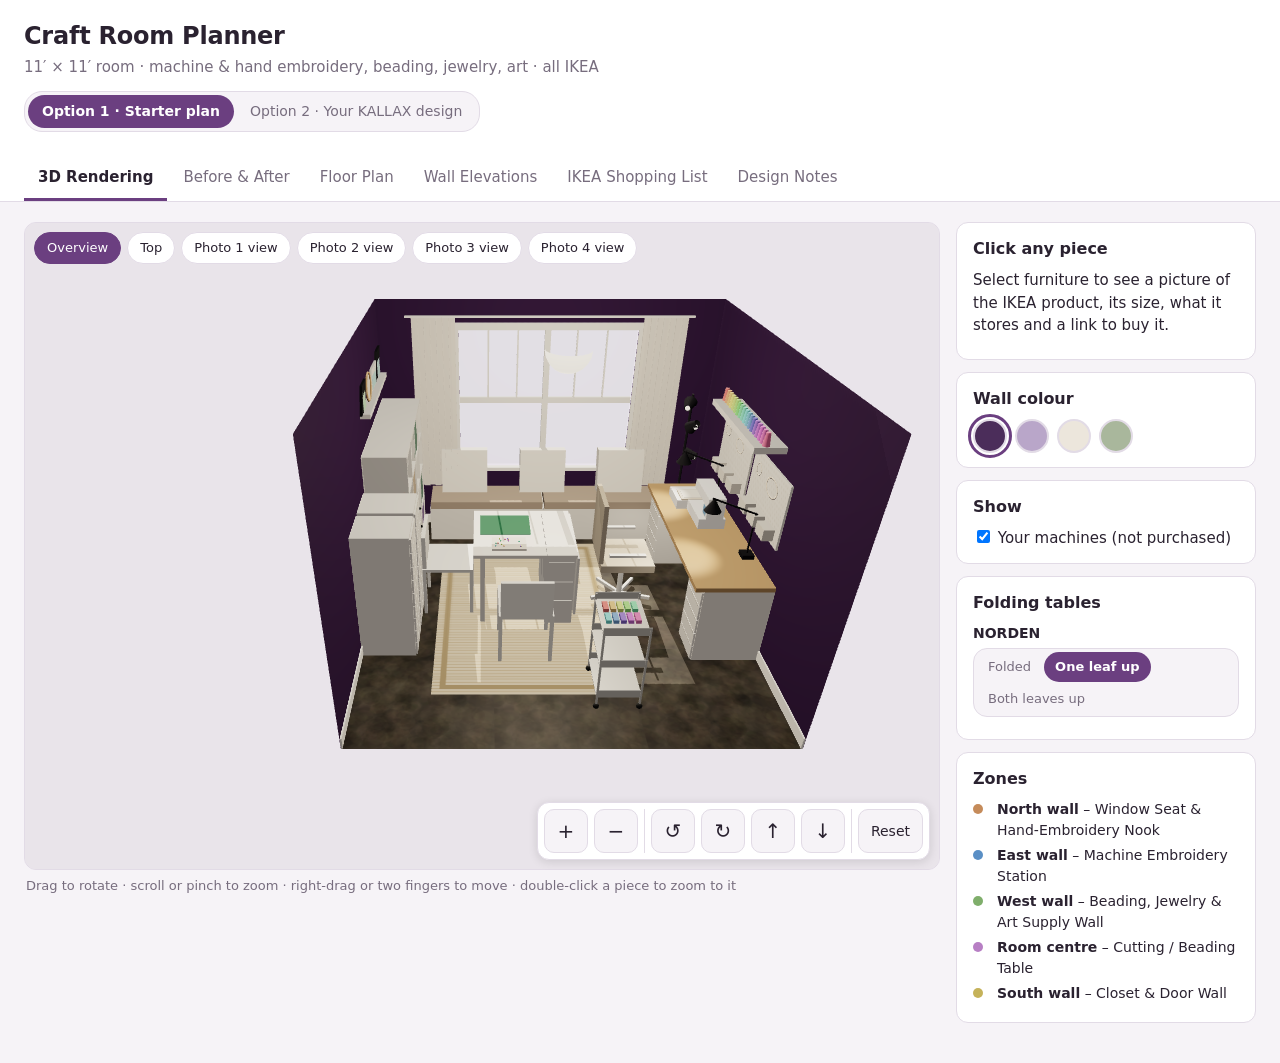
==== commit 2e56648d: "Remove the separate sewing machine; the SE2000 does both Drops the extra sewing-machine prop from bo" ====
--- a/index.html
+++ b/index.html
@@ -120,7 +120,7 @@
           <li><b>From your IKEA planner design:</b> two 2×4 KALLAX towers with a 1×4 KALLAX bench between them (KUGGIS boxes inside), KALLAX desks with gray-blue drawer and door inserts, and an upright 1×4 with a lockable door.</li>
           <li><b>Window wall:</b> the towers stand in the corners and the 57⅝″ bench is centred under the 69½″ window as the window seat, about 7″ from each tower. The towers are 30⅛″ wide but only 28½″ of wall sits beside the window casing, so stand them ¾″ off the wall to clear it; they cover 1⅝″ of casing on each side, not the glass. Blinds replace the curtains, since the towers stand where curtains would stack.</li>
           <li><b>West wall:</b> desk and upright 1×4 as in your design, plus an ALEX 9-drawer unit for beads. Everything stops 3′ 2¾″ short of the south wall so the closet door still opens fully.</li>
-          <li><b>East wall:</b> one KALLAX desk for the sewing machine, and the BILLY bookcase with foldable table for the embroidery machine. The KALLAX desk is only 15⅜″ deep, which is too shallow for an embroidery machine with its embroidery unit; the BILLY table folds out 31½″ at 29¼″ high and takes 55 lb. The Brother SE2000 (20½ lb with a 5″ × 7″ hoop) sits well within the table's 55 lb limit.</li>
+          <li><b>East wall:</b> one KALLAX desk for hand sewing and design work, and the BILLY bookcase with foldable table for the Brother SE2000, which both sews and embroiders. The KALLAX desk is only 15⅜″ deep, which is too shallow for an embroidery machine with its embroidery unit; the BILLY table folds out 31½″ at 29¼″ high and takes 55 lb. The Brother SE2000 (20½ lb with a 5″ × 7″ hoop) sits well within the table's 55 lb limit.</li>
           <li><b>Left out:</b> your design has three KALLAX desks. Two desks side by side need 87⅜″ of wall; no wall in this room has that much free space once the doors' swing is kept clear, so the third desk (with its two inserts) is not included. The NORDEN table stays, folded to 10¼″, for cutting fabric.</li>
           <li><b>One chair:</b> the LÅNGFJÄLL sits at the BILLY table and rolls to either desk or the NORDEN when needed.</li>
           <li><b>Folding tables:</b> fold the NORDEN and the BILLY table up or out with the buttons on their cards or beside the 3D view; the plan and wall drawings follow. With both NORDEN leaves up, roll the chair aside first.</li>
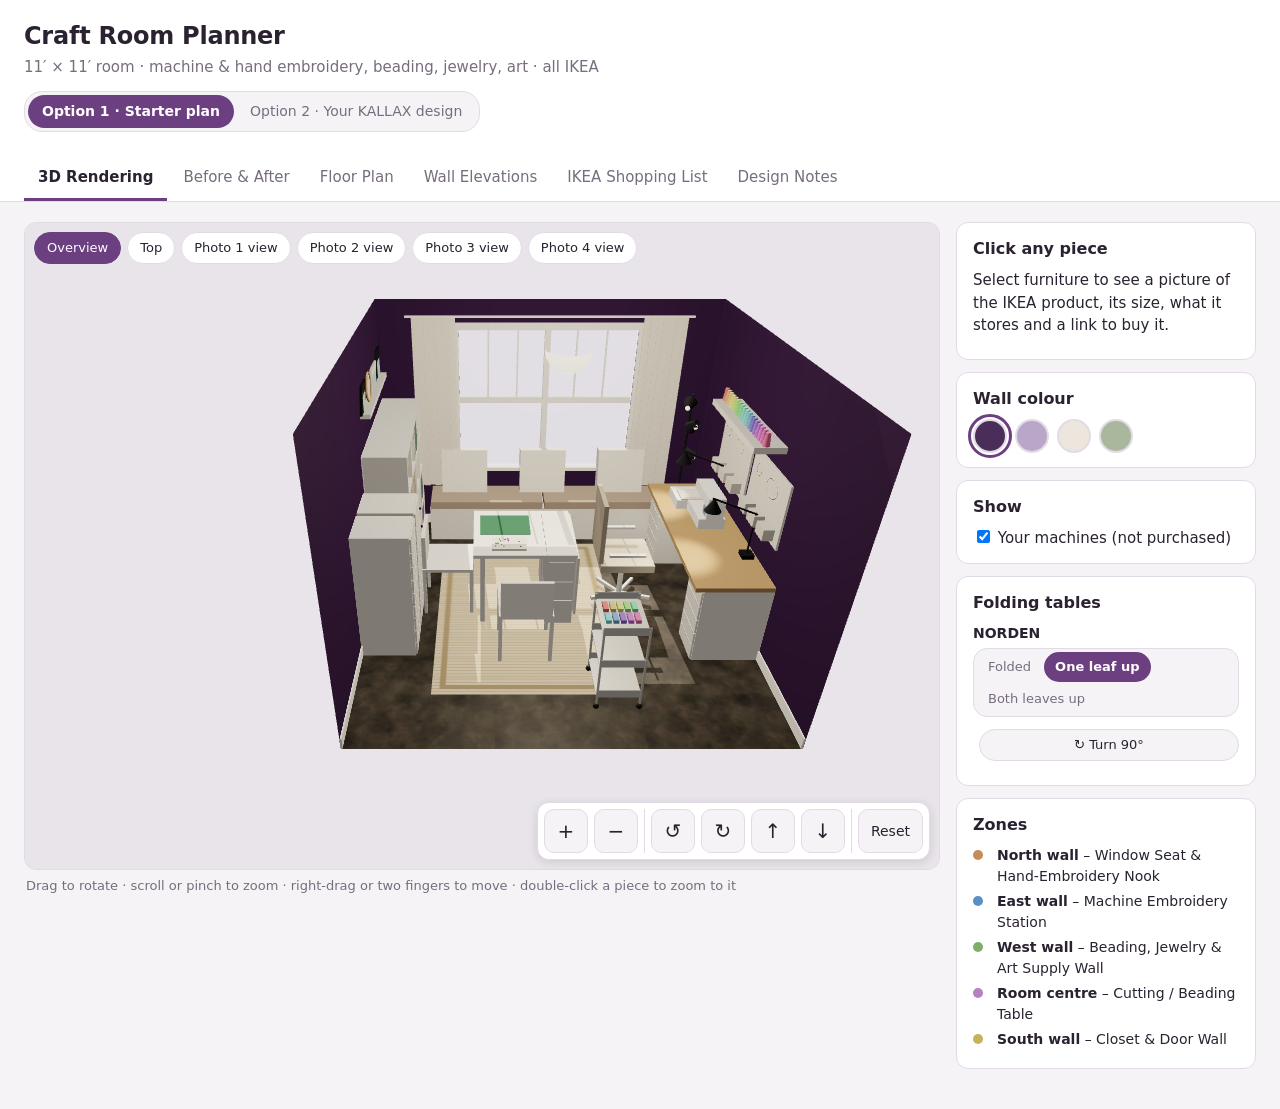
==== commit eee808f9: "Let the NORDEN table turn 90 degrees A Turn 90° button on the NORDEN's card and in the folding-table" ====
--- a/index.html
+++ b/index.html
@@ -123,7 +123,7 @@
           <li><b>East wall:</b> one KALLAX desk for hand sewing and design work, and the BILLY bookcase with foldable table for the Brother SE2000, which both sews and embroiders. The KALLAX desk is only 15⅜″ deep, which is too shallow for an embroidery machine with its embroidery unit; the BILLY table folds out 31½″ at 29¼″ high and takes 55 lb. The Brother SE2000 (20½ lb with a 5″ × 7″ hoop) sits well within the table's 55 lb limit.</li>
           <li><b>Left out:</b> your design has three KALLAX desks. Two desks side by side need 87⅜″ of wall; no wall in this room has that much free space once the doors' swing is kept clear, so the third desk (with its two inserts) is not included. The NORDEN table stays, folded to 10¼″, for cutting fabric.</li>
           <li><b>One chair:</b> the LÅNGFJÄLL sits at the BILLY table and rolls to either desk or the NORDEN when needed.</li>
-          <li><b>Folding tables:</b> fold the NORDEN and the BILLY table up or out with the buttons on their cards or beside the 3D view; the plan and wall drawings follow. With both NORDEN leaves up, roll the chair aside first.</li>
+          <li><b>Folding tables:</b> fold the NORDEN and the BILLY table up or out, and turn the NORDEN 90°, with the buttons on their cards or beside the 3D view; the plan and wall drawings follow, and the card says if a position runs into a chair or door. In this option the NORDEN turned 90° fits with both leaves up without moving anything.</li>
           <li>Every piece in both options is checked against the walls, the window and the three door swings with <code>node tools/check-fit.mjs</code>.</li>
         </ul>
       </div>
--- a/css/styles.css
+++ b/css/styles.css
@@ -240,6 +240,12 @@
 .fold-switch button[aria-pressed="true"] { background: var(--accent); color: var(--accent-ink); font-weight: 600; }
 .fold-switch button:focus-visible { outline: 2px solid var(--accent); outline-offset: 1px; }
 .fold-hint { margin: -4px 0 10px; font-size: 13px; }
+.turn-btn {
+  margin: 0 0 10px 6px; padding: 5px 12px; border-radius: 999px; font-size: 13px; vertical-align: top;
+  border: 1px solid var(--line); background: var(--bg); color: var(--ink);
+}
+.turn-btn[aria-pressed="true"] { border-color: var(--accent); color: var(--accent); font-weight: 600; }
+.turn-btn:focus-visible { outline: 2px solid var(--accent); outline-offset: 1px; }
 .fold-row { display: flex; flex-direction: column; gap: 4px; }
 .fold-row span { font-size: 14px; font-weight: 600; }
 .fold-row .fold-switch { margin-bottom: 8px; }
